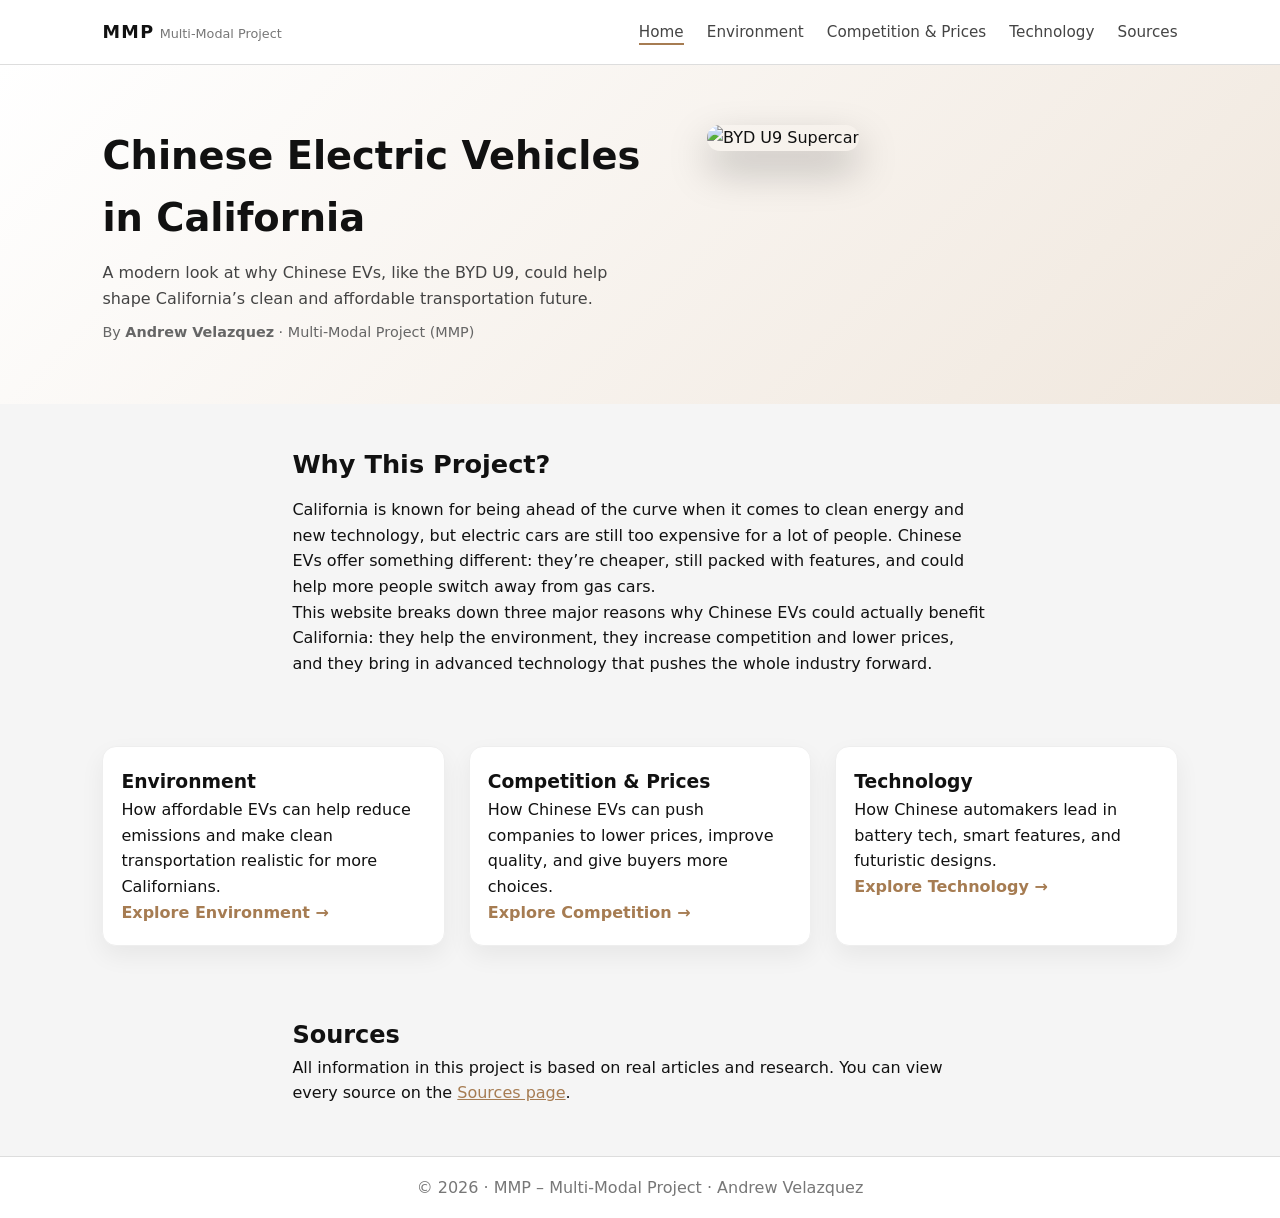
==== index.html @ 16c3651d "index.html" ====
<!DOCTYPE html>
<html lang="en">
<head>
    <meta charset="UTF-8">
    <meta name="viewport" content="width=device-width, initial-scale=1.0">
    <title>MMP – Chinese Vehicles in California</title>
    <link rel="stylesheet" href="style.css">
</head>
<body>

<!-- NAVIGATION BAR -->
<header class="navbar fade-in">
    <div class="logo">
        <span class="logo-main">MMP</span>
        <span class="logo-sub">Multi-Modal Project</span>
    </div>
    <nav>
        <a href="index.html" class="nav-link active">Home</a>
        <a href="environment.html" class="nav-link">Environment</a>
        <a href="competition.html" class="nav-link">Competition & Prices</a>
        <a href="technology.html" class="nav-link">Technology</a>
        <a href="sources.html" class="nav-link">Sources</a>
    </nav>
</header>

<!-- HERO SECTION -->
<section class="hero">
    <div class="hero-text fade-in">
        <h1>Chinese Electric Vehicles in California</h1>
        <p class="tagline">
            A modern look at why Chinese EVs, like the BYD U9, could help shape California’s clean and affordable transportation future.
        </p>
        <p class="author">
            By <strong>Andrew Velazquez</strong> · Multi-Modal Project (MMP)
        </p>
    </div>

    <div class="hero-image fade-in-delay">
        <!-- Replace this with your BYD U9 image file -->
        <img src="byd-u9.jpg" alt="BYD U9 Supercar">
    </div>
</section>

<!-- INTRO SECTION -->
<section class="intro fade-in">
    <h2>Why This Project?</h2>
    <p>
        California is known for being ahead of the curve when it comes to clean energy and new technology,
        but electric cars are still too expensive for a lot of people. Chinese EVs offer something different:
        they’re cheaper, still packed with features, and could help more people switch away from gas cars.
    </p>
    <p>
        This website breaks down three major reasons why Chinese EVs could actually benefit California:
        they help the environment, they increase competition and lower prices, and they bring in advanced
        technology that pushes the whole industry forward.
    </p>
</section>

<!-- THREE MAIN CARDS -->
<section class="cards">
    <div class="card fade-in">
        <h3>Environment</h3>
        <p>
            How affordable EVs can help reduce emissions and make clean transportation realistic for more Californians.
        </p>
        <a href="environment.html" class="card-link">Explore Environment →</a>
    </div>

    <div class="card fade-in">
        <h3>Competition & Prices</h3>
        <p>
            How Chinese EVs can push companies to lower prices, improve quality, and give buyers more choices.
        </p>
        <a href="competition.html" class="card-link">Explore Competition →</a>
    </div>

    <div class="card fade-in">
        <h3>Technology</h3>
        <p>
            How Chinese automakers lead in battery tech, smart features, and futuristic designs.
        </p>
        <a href="technology.html" class="card-link">Explore Technology →</a>
    </div>
</section>

<!-- SOURCES PREVIEW -->
<section class="sources-preview fade-in">
    <h2>Sources</h2>
    <p>
        All information in this project is based on real articles and research. You can view every source on the
        <a href="sources.html">Sources page</a>.
    </p>
</section>

<!-- FOOTER -->
<footer>
    <p>© 2026 · MMP – Multi-Modal Project · Andrew Velazquez</p>
</footer>

</body>
</html>
---- style.css ----
/* RESET */
* {
    margin: 0;
    padding: 0;
    box-sizing: border-box;
}

/* COLORS */
:root {
    --black: #111;
    --white: #ffffff;
    --brown: #a67c52;
    --light-bg: #f5f5f5;
}

/* BODY */
body {
    font-family: system-ui, sans-serif;
    background-color: var(--light-bg);
    color: var(--black);
    line-height: 1.6;
}

/* NAVBAR */
.navbar {
    display: flex;
    justify-content: space-between;
    align-items: center;
    padding: 18px 8%;
    background-color: var(--white);
    border-bottom: 1px solid #ddd;
    position: sticky;
    top: 0;
    z-index: 10;
}

.logo-main {
    font-weight: 700;
    font-size: 1.1rem;
    letter-spacing: 0.08em;
}

.logo-sub {
    font-size: 0.8rem;
    color: #777;
}

nav .nav-link {
    margin-left: 18px;
    text-decoration: none;
    color: #444;
    font-size: 0.95rem;
    padding-bottom: 4px;
    position: relative;
}

nav .nav-link:hover {
    color: var(--black);
}

nav .nav-link::after {
    content: "";
    position: absolute;
    left: 0;
    bottom: 0;
    height: 2px;
    width: 0;
    background-color: var(--brown);
    transition: width 0.2s ease;
}

nav .nav-link:hover::after,
nav .nav-link.active::after {
    width: 100%;
}

/* HERO SECTION */
.hero {
    display: grid;
    grid-template-columns: 1.2fr 1fr;
    gap: 40px;
    padding: 60px 8%;
    background: linear-gradient(135deg, #ffffff, #f0e7dd);
}

.hero-text h1 {
    font-size: 2.4rem;
    margin-bottom: 12px;
}

.tagline {
    font-size: 1rem;
    max-width: 520px;
    color: #444;
    margin-bottom: 10px;
}

.author {
    font-size: 0.9rem;
    color: #666;
}

.hero-image img {
    width: 100%;
    border-radius: 16px;
    object-fit: cover;
    box-shadow: 0 18px 40px rgba(0, 0, 0, 0.25);
}

/* INTRO */
.intro {
    padding: 40px 8%;
    max-width: 900px;
    margin: 0 auto;
}

.intro h2 {
    font-size: 1.6rem;
    margin-bottom: 12px;
}

/* CARDS */
.cards {
    display: grid;
    grid-template-columns: repeat(auto-fit, minmax(260px, 1fr));
    gap: 24px;
    padding: 30px 8% 40px;
}

.card {
    background-color: var(--white);
    border-radius: 14px;
    padding: 20px 18px;
    box-shadow: 0 10px 25px rgba(0, 0, 0, 0.06);
    border: 1px solid #eee;
}

.card-link {
    color: var(--brown);
    text-decoration: none;
    font-weight: 600;
}

/* SOURCES PREVIEW */
.sources-preview {
    padding: 30px 8% 50px;
    max-width: 900px;
    margin: 0 auto;
}

.sources-preview a {
    color: var(--brown);
}

/* FOOTER */
footer {
    text-align: center;
    padding: 18px;
    background-color: var(--white);
    border-top: 1px solid #ddd;
    color: #777;
}

/* ANIMATIONS */
.fade-in {
    opacity: 0;
    transform: translateY(18px);
    animation: fadeInUp 0.9s ease forwards;
}

.fade-in-delay {
    opacity: 0;
    transform: translateY(18px);
    animation: fadeInUp 0.9s ease forwards;
    animation-delay: 0.2s;
}

@keyframes fadeInUp {
    to {
        opacity: 1;
        transform: translateY(0);
    }
}

/* RESPONSIVE */
@media (max-width: 800px) {
    .hero {
        grid-template-columns: 1fr;
    }
}
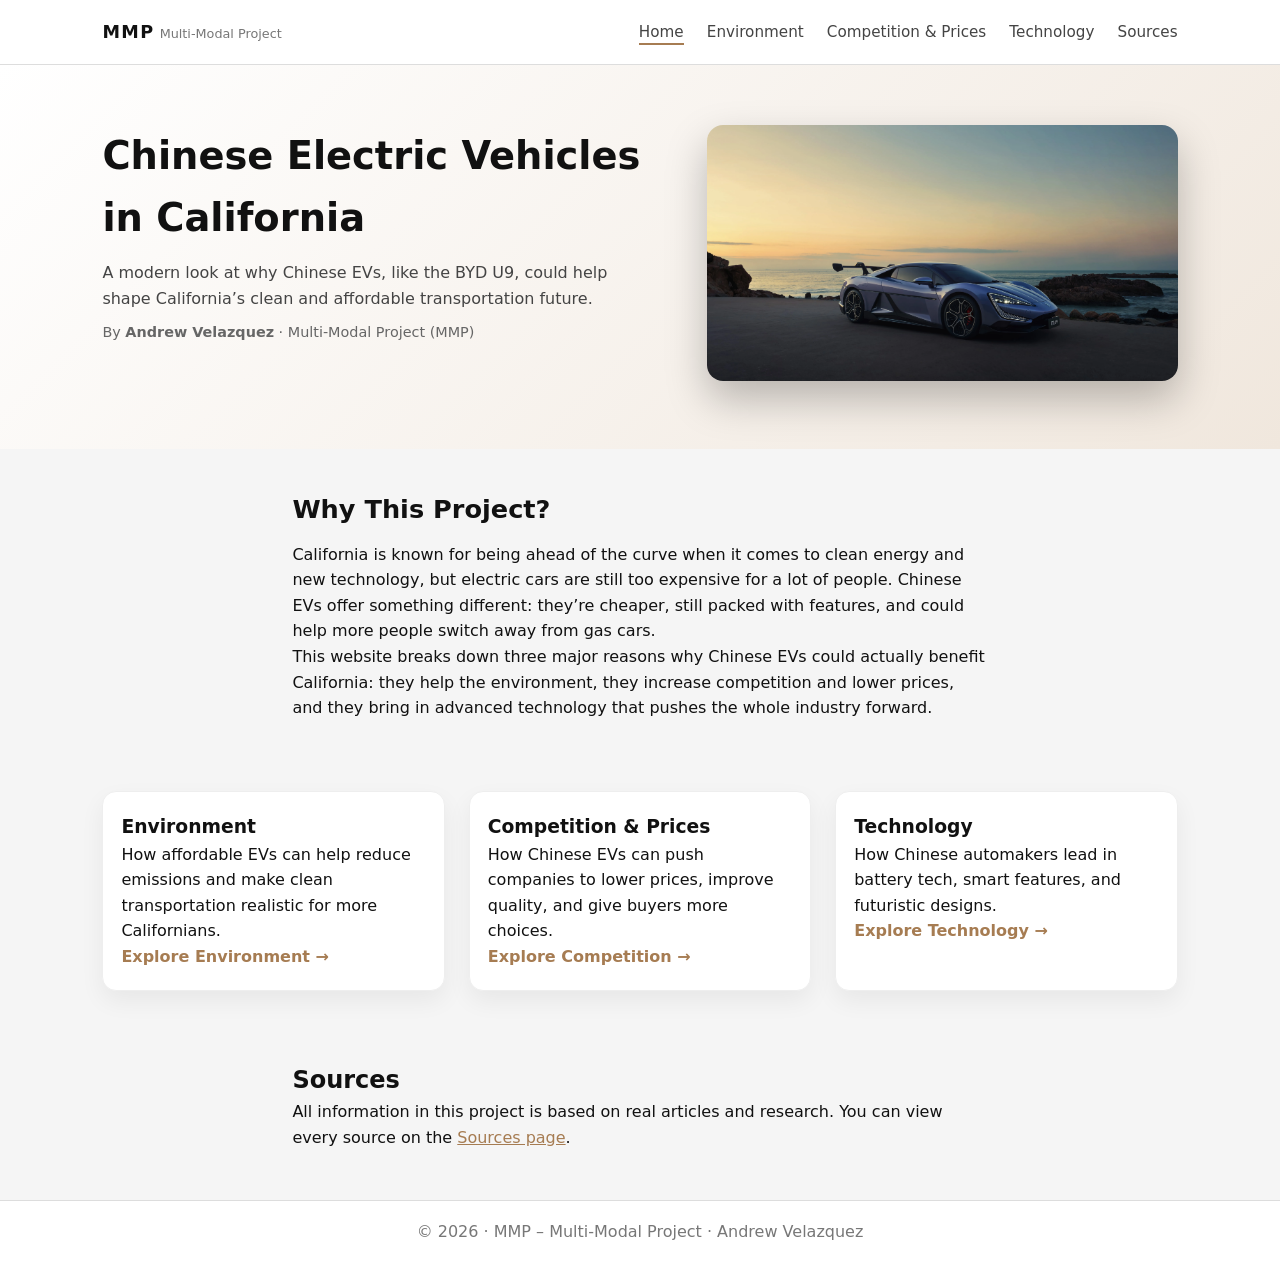
==== commit 1005474a: "index.html" ====
--- a/index.html
+++ b/index.html
@@ -37,7 +37,7 @@
 
     <div class="hero-image fade-in-delay">
         <!-- Replace this with your BYD U9 image file -->
-        <img src="byd-u9.jpg" alt="BYD U9 Supercar">
+        <img src="u9.webp" alt="BYD U9 Supercar">
     </div>
 </section>
 
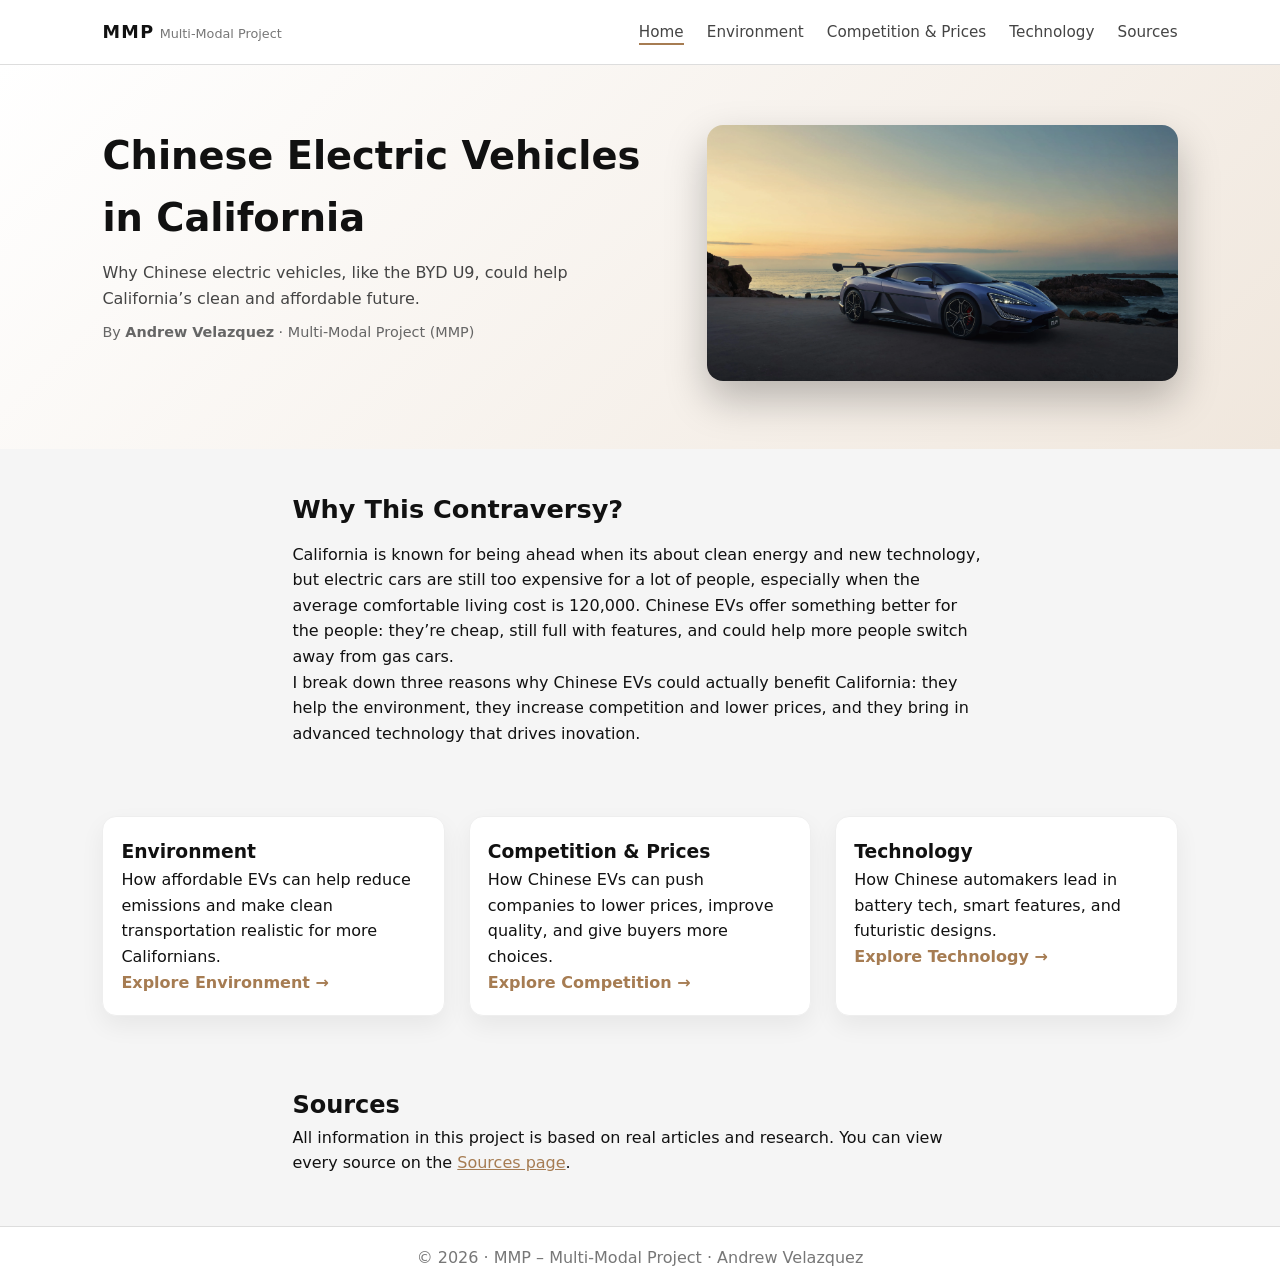
==== commit 53f9b16d: "index.html" ====
--- a/index.html
+++ b/index.html
@@ -28,7 +28,7 @@
     <div class="hero-text fade-in">
         <h1>Chinese Electric Vehicles in California</h1>
         <p class="tagline">
-            A modern look at why Chinese EVs, like the BYD U9, could help shape California’s clean and affordable transportation future.
+            Why Chinese electric vehicles, like the BYD U9, could help California’s clean and affordable future.
         </p>
         <p class="author">
             By <strong>Andrew Velazquez</strong> · Multi-Modal Project (MMP)
@@ -43,16 +43,17 @@
 
 <!-- INTRO SECTION -->
 <section class="intro fade-in">
-    <h2>Why This Project?</h2>
+    <h2>Why This Contraversy?</h2>
     <p>
-        California is known for being ahead of the curve when it comes to clean energy and new technology,
-        but electric cars are still too expensive for a lot of people. Chinese EVs offer something different:
-        they’re cheaper, still packed with features, and could help more people switch away from gas cars.
+        California is known for being ahead when its about clean energy and new technology,
+        but electric cars are still too expensive for a lot of people, especially when the average comfortable 
+        living cost is 120,000. Chinese EVs offer something better for the people:
+        they’re cheap, still full with features, and could help more people switch away from gas cars.
     </p>
     <p>
-        This website breaks down three major reasons why Chinese EVs could actually benefit California:
+        I break down three reasons why Chinese EVs could actually benefit California:
         they help the environment, they increase competition and lower prices, and they bring in advanced
-        technology that pushes the whole industry forward.
+        technology that drives inovation.
     </p>
 </section>
 
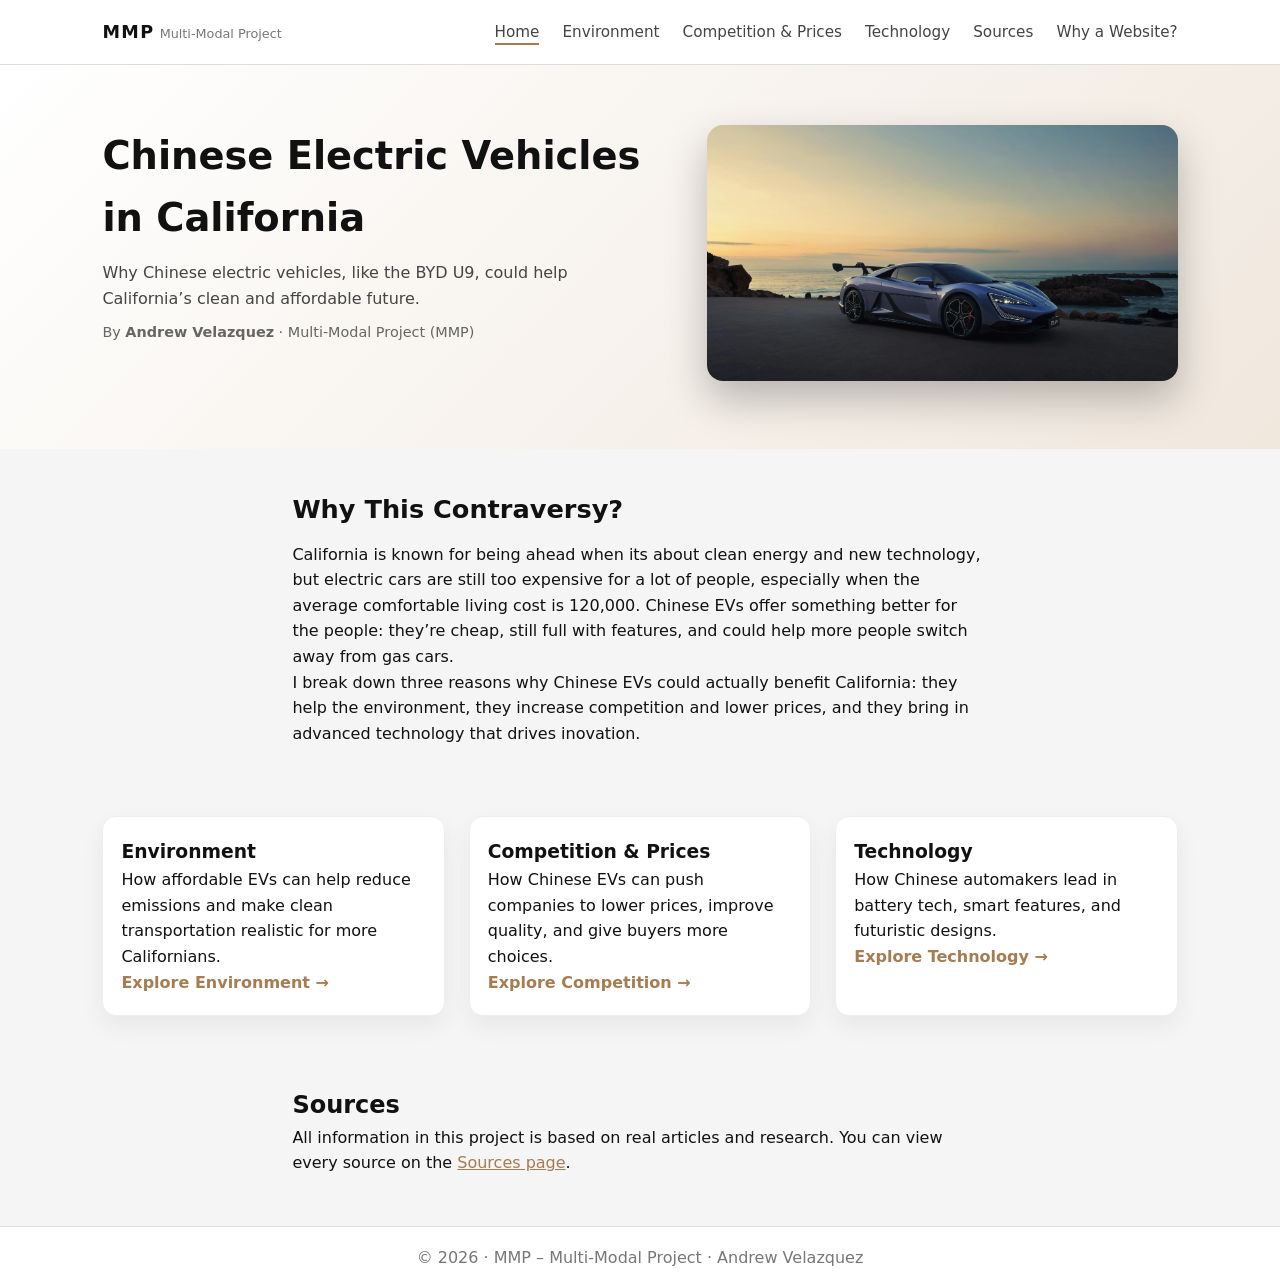
==== commit 8f497738: "Update index.html" ====
--- a/index.html
+++ b/index.html
@@ -20,6 +20,7 @@
         <a href="competition.html" class="nav-link">Competition & Prices</a>
         <a href="technology.html" class="nav-link">Technology</a>
         <a href="sources.html" class="nav-link">Sources</a>
+        <a href="whywebsite.html" class="nav-link">Why a Website?</a>
     </nav>
 </header>
 
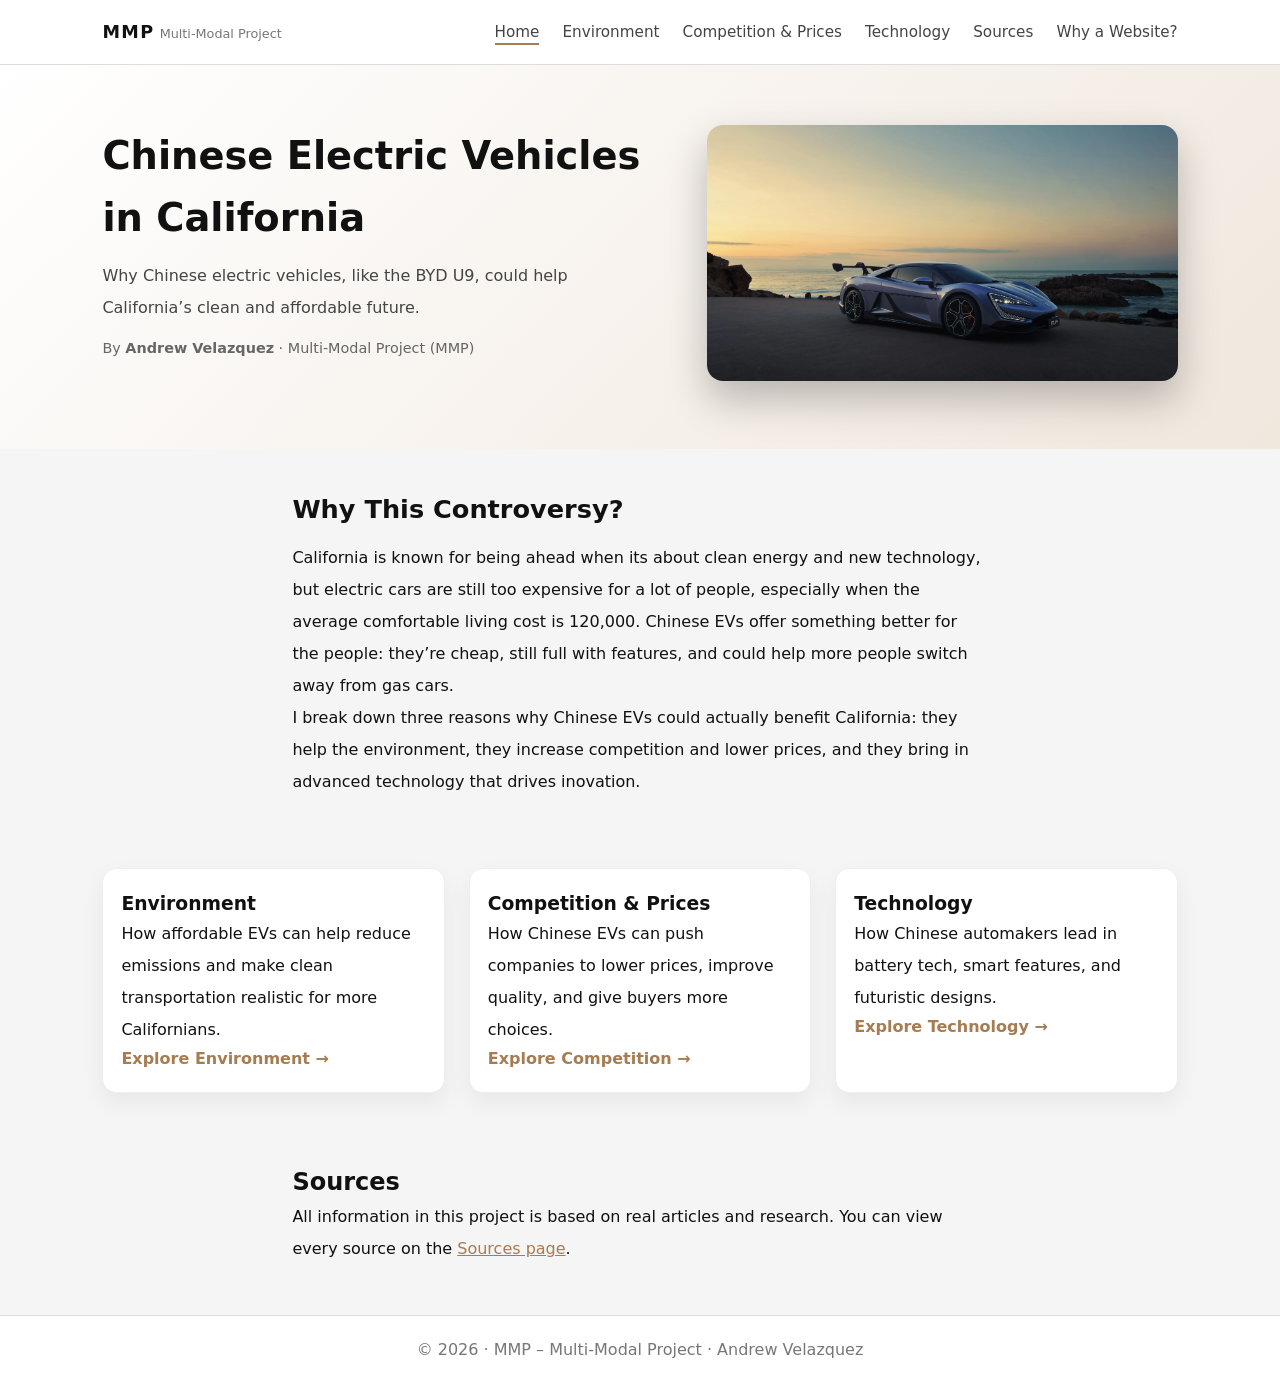
==== commit d5c118cb: "Update index.html" ====
--- a/index.html
+++ b/index.html
@@ -44,7 +44,7 @@
 
 <!-- INTRO SECTION -->
 <section class="intro fade-in">
-    <h2>Why This Contraversy?</h2>
+    <h2>Why This Controversy?</h2>
     <p>
         California is known for being ahead when its about clean energy and new technology,
         but electric cars are still too expensive for a lot of people, especially when the average comfortable 
--- a/style.css
+++ b/style.css
@@ -188,3 +188,6 @@
         grid-template-columns: 1fr;
     }
 }
+p {
+    line-height: 2; /* double spacing */
+}
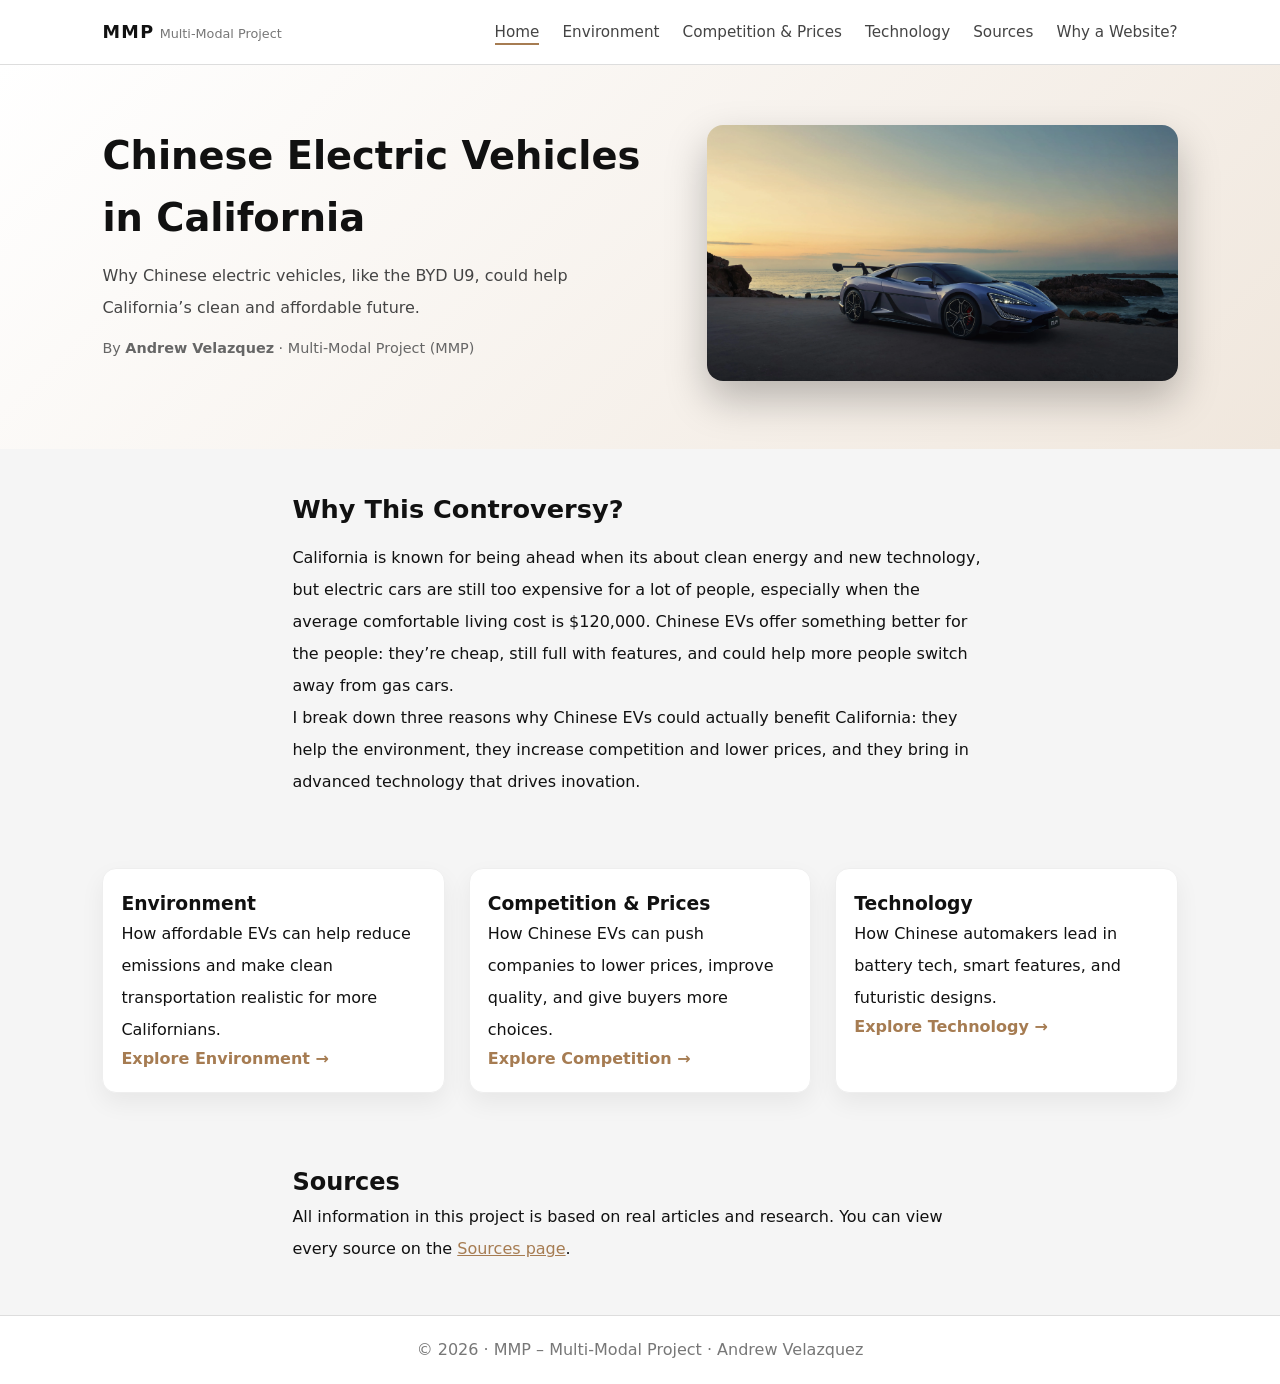
==== commit 39708e69: "Update index.html" ====
--- a/index.html
+++ b/index.html
@@ -48,7 +48,7 @@
     <p>
         California is known for being ahead when its about clean energy and new technology,
         but electric cars are still too expensive for a lot of people, especially when the average comfortable 
-        living cost is 120,000. Chinese EVs offer something better for the people:
+        living cost is $120,000. Chinese EVs offer something better for the people:
         they’re cheap, still full with features, and could help more people switch away from gas cars.
     </p>
     <p>
